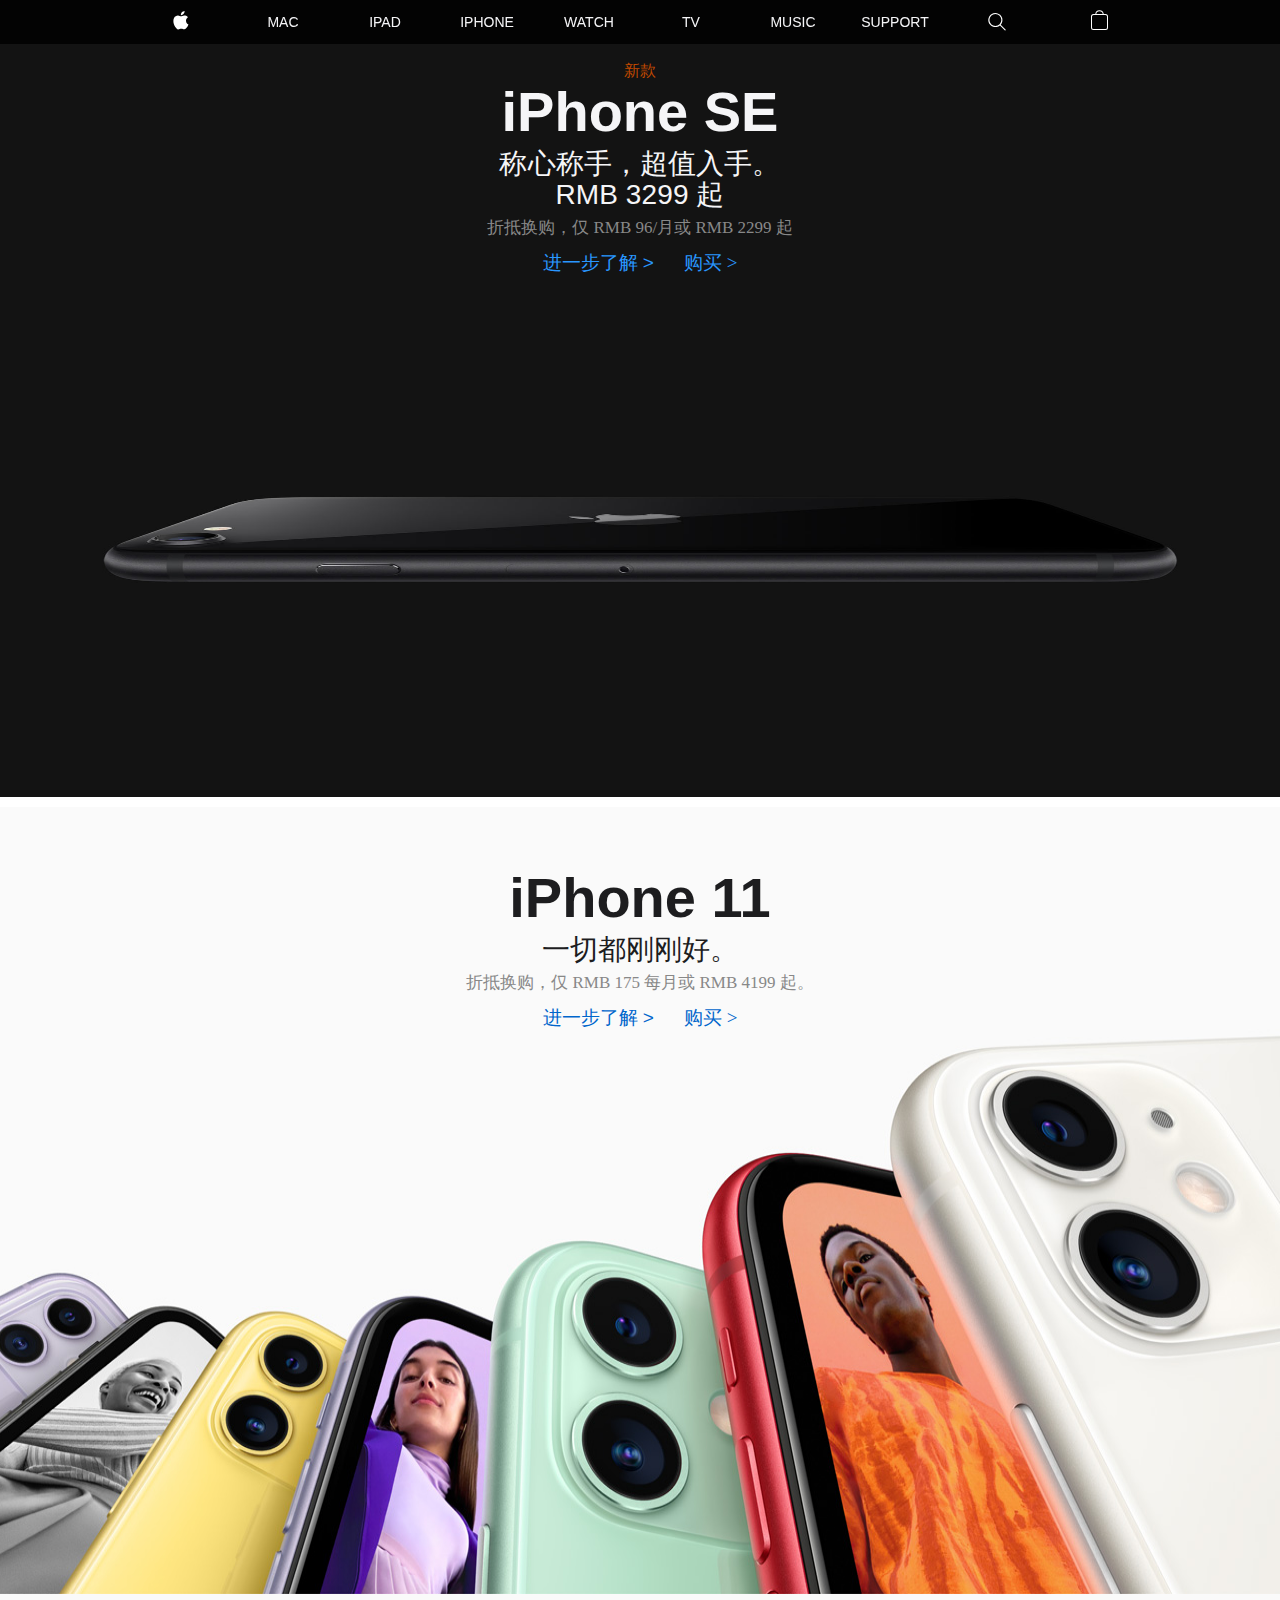
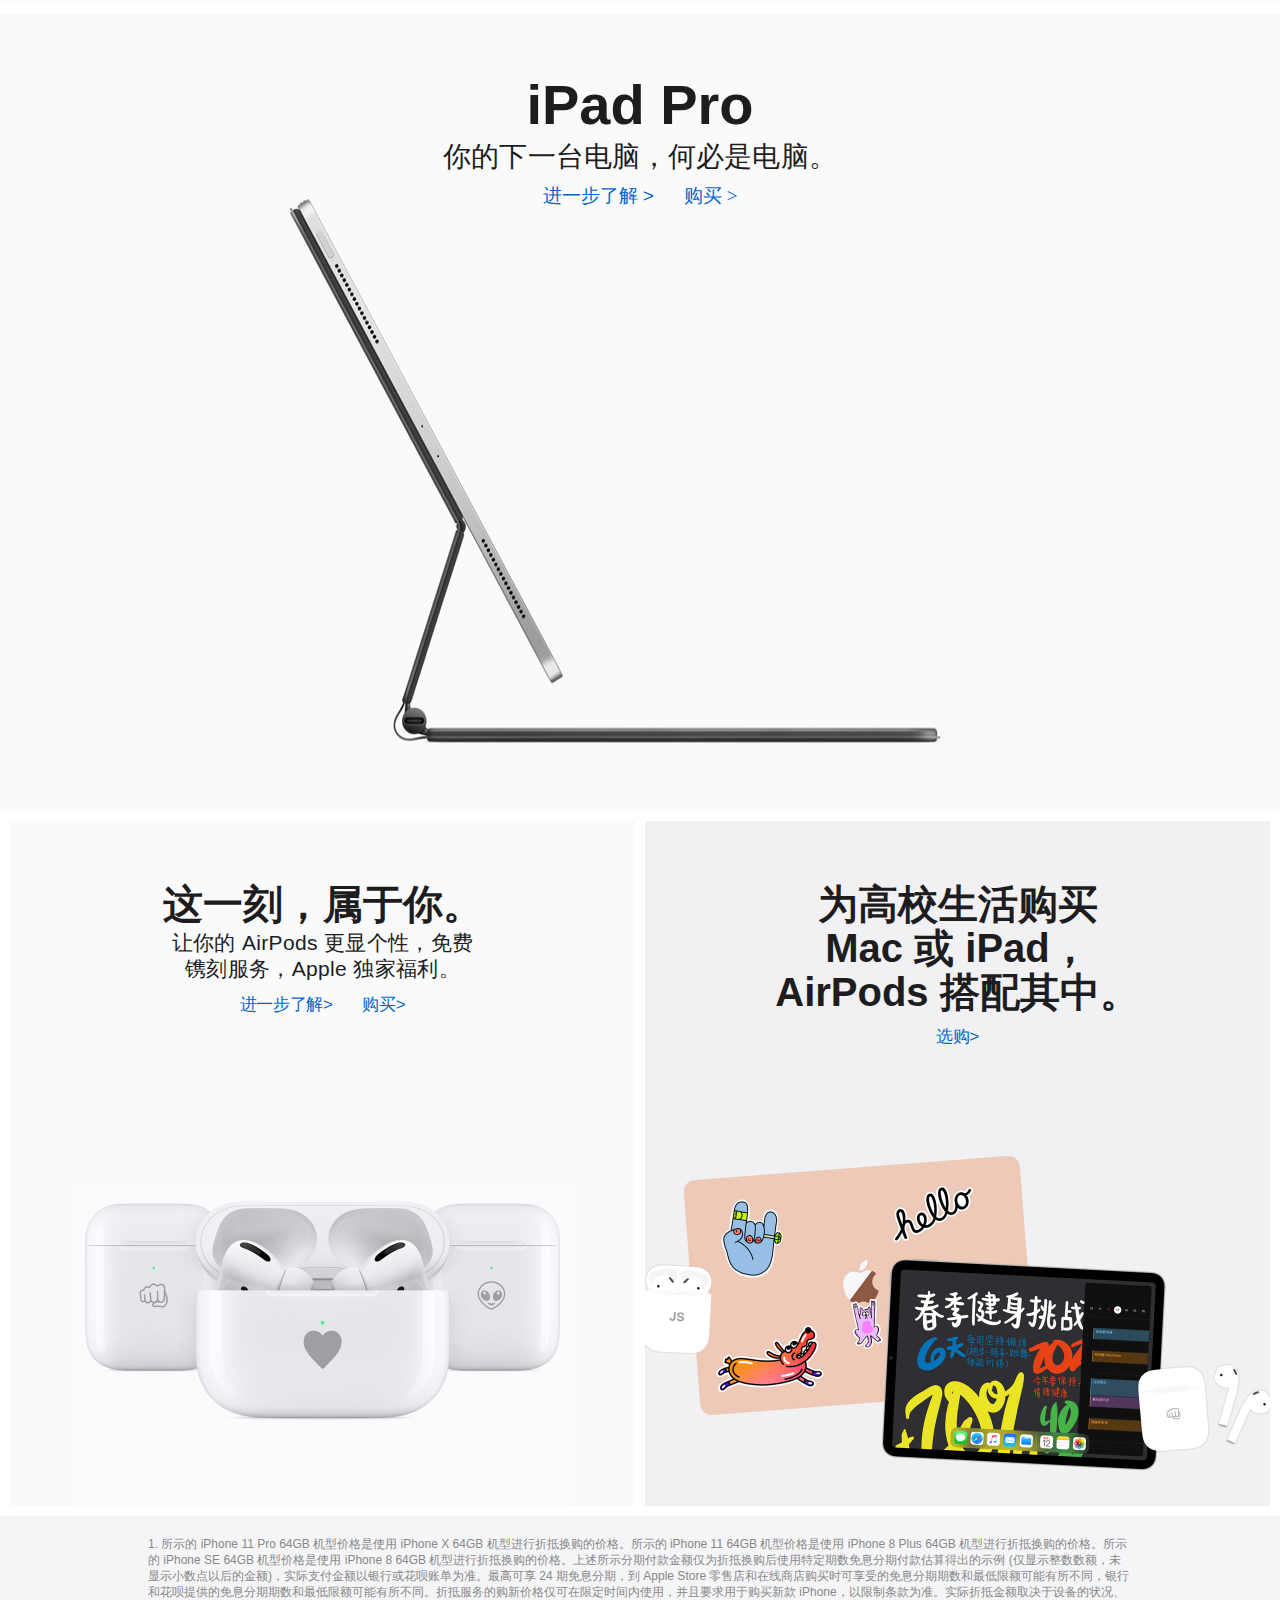
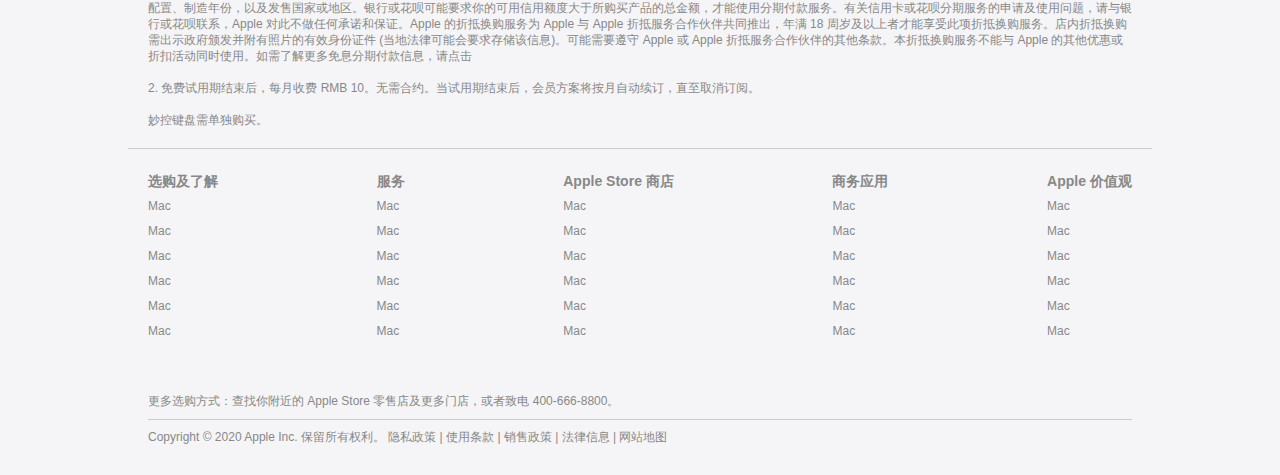
==== index.html @ a5c7e574 "Add files via upload" ====
<!DOCTYPE html>
<html>
	<head>
		<meta charset="utf-8">
		<title></title>
		<meta name="viewport" content="width=device-width,initial-scale=1,minimum-scale=1,maximum-scale=1,user-scalable=no" />
		<link rel="stylesheet" type="text/css" href="css/style.css"/>
		<link rel="stylesheet" type="text/css" href="css/banner.css"/>
		<link rel="stylesheet" href="css/hbanner.css">
		<link rel="stylesheet" href="css/footer.css">
	</head>
	<body>
		<!-- 
		 0.分析页面的结构
		 1.写网页的结构布局
		 2.再写css样式
		 
		 注意：分析页面是否包含移动端，需要加上viewport
		 -->
		 <div class="nav">
		 	<a href="" class="logo"></a>
		 	<a href="" class="text">MAC</a>
		 	<a href="" class="text">IPAD</a>
		 	<a href="" class="text">IPHONE</a>
		 	<a href="" class="text">WATCH</a>
		 	<a href="" class="text">TV</a>
		 	<a href="" class="text">MUSIC</a>
		 	<a href="" class="text">SUPPORT</a>
		 	<a href="" class="search"></a>
		 	<a href="" class="buy"></a>
			
			<input type="checkbox" name="choose" id="choose" value="" hidden="hidden">
			
			<label for="choose" class="toggleButton">
				<span class="line"></span>
				<span class="line"></span>
			</label>
			
			<!-- div.navpage>.navMain>.searchInput+.navList>(a.navText)*7	 -->
			<div class="navpage">
				<div class="navMain">
					<div class="searchInput">
						<div class="icon"></div>
						<input type="text" placeholder="search apple.com">
					</div>
					<hr >
					<div class="navList">
						<a href="" class="navText">MAC</a>
						<a href="" class="navText">IPAD</a>
						<a href="" class="navText">IPHONE</a>
						<a href="" class="navText">WATCH</a>
						<a href="" class="navText">TV</a>
						<a href="" class="navText">MUSIC</a>
						<a href="" class="navText">SUPPORT</a>
					</div>
				</div>
			</div>			
		 </div>
		 
		 <div class="banner">
			 
		 	<span class="new">新款</span>
		 	<h1>iPhone SE</h1>
		 	<h2>称心称手，超值入手。<br>RMB 3299 起</h2>
			<p>折抵换购，仅 RMB 96/月或 RMB 2299 起</p>
			
		 	<div class="link">
		 		<a href="">进一步了解 <span>></span></a>
		 		<a href="">购买 <span>></span></a>
		 	</div>
			
			<div class="backImgWrap">
				<!-- <figure class="backImg"></figure> -->
			</div>
			
		 </div>
		 
		 <div class="banner">
		 			 
		 	<h1>iPhone 11</h1>
		 	<h2>一切都刚刚好。</h2>
		 	<p>折抵换购，仅 RMB 175 每月或 RMB 4199 起。</p>
		 			
		 	<div class="link">
		 		<a href="">进一步了解 <span>></span></a>
		 		<a href="">购买 <span>></span></a>
		 	</div>
				
			<div class="backImgWrap">
				<!-- <figure class="backImg"></figure> -->
			</div>
				
		 </div>
		 
		 <div class="banner">
		 			 
		 	<h1>iPad Pro</h1>
		 	<h2>你的下一台电脑，何必是电脑。</h2>
		 			
		 	<div class="link">
		 		<a href="">进一步了解 <span>></span></a>
		 		<a href="">购买 <span>></span></a>
		 	</div>
		 				
			<div class="backImgWrap">
				<!-- <figure class="backImg"></figure> -->
			</div>
		 				
		 </div>
		 
		 
		 
		 <div class="hbanner">
			 <div class="banner">
				 <h4>这一刻，属于你。</h4>
				 <h5>让你的 AirPods 更显个性，免费<br>镌刻服务，Apple 独家福利。</h5>
				 <div class="link">
					<a href="">进一步了解<span>></span></a>
					<a href="">购买<span>></span></a>			 
				 </div>
				 
				 <div class="hBackImgWrap">
				 	
				 </div>
			 </div>
			 
			 <div class="banner">
				<h4>为高校生活购买 <br>Mac 或 iPad，<br>AirPods 搭配其中。</h4>
				<div class="link">
					<a href="">选购<span>></span></a>			 
				</div>
				
				<div class="hBackImgWrap">
					
				</div>
			 </div>
		 </div>
		 
		 <div class="foot">
		 	<div class="fcontent">
				<selecter class="footnote">
					<ul>
						<li>1. 所示的 iPhone 11 Pro 64GB 机型价格是使用 iPhone X 64GB 机型进行折抵换购的价格。所示的 iPhone 11 64GB 机型价格是使用 iPhone 8 Plus 64GB 机型进行折抵换购的价格。所示的 iPhone SE 64GB 机型价格是使用 iPhone 8 64GB 机型进行折抵换购的价格。上述所示分期付款金额仅为折抵换购后使用特定期数免息分期付款估算得出的示例 (仅显示整数数额，未显示小数点以后的金额)，实际支付金额以银行或花呗账单为准。最高可享 24 期免息分期，到 Apple Store 零售店和在线商店购买时可享受的免息分期期数和最低限额可能有所不同，银行和花呗提供的免息分期期数和最低限额可能有所不同。折抵服务的购新价格仅可在限定时间内使用，并且要求用于购买新款 iPhone，以限制条款为准。实际折抵金额取决于设备的状况、配置、制造年份，以及发售国家或地区。银行或花呗可能要求你的可用信用额度大于所购买产品的总金额，才能使用分期付款服务。有关信用卡或花呗分期服务的申请及使用问题，请与银行或花呗联系，Apple 对此不做任何承诺和保证。Apple 的折抵换购服务为 Apple 与 Apple 折抵服务合作伙伴共同推出，年满 18 周岁及以上者才能享受此项折抵换购服务。店内折抵换购需出示政府颁发并附有照片的有效身份证件 (当地法律可能会要求存储该信息)。可能需要遵守 Apple 或 Apple 折抵服务合作伙伴的其他条款。本折抵换购服务不能与 Apple 的其他优惠或折扣活动同时使用。如需了解更多免息分期付款信息，请点击</li>
						<br>
						<li>2. 免费试用期结束后，每月收费 RMB 10。无需合约。当试用期结束后，会员方案将按月自动续订，直至取消订阅。</li>
						<br>
						<li>妙控键盘需单独购买。</li>
					</ul>
				</selecter>
				
				<nav class="directory">
					<div class="column">
						<input type="checkbox" name="column1" id="column1" value="" hidden="hidden"/>
						<label for="column1">
							<h3>选购及了解</h3>
						</label>
						<ul>
							<li>Mac</li>
							<li>Mac</li>
							<li>Mac</li>
							<li>Mac</li>
							<li>Mac</li>
							<li>Mac</li>
						</ul>
					</div>
					<div class="column">
						<input type="checkbox" name="column1" id="column2" value="" hidden="hidden"/>
						
						<label for="column2">
							<h3>服务</h3>
						</label>
						<ul>
							<li>Mac</li>
							<li>Mac</li>
							<li>Mac</li>
							<li>Mac</li>
							<li>Mac</li>
							<li>Mac</li>
						</ul>
					</div>
					<div class="column">
						<input type="checkbox" name="column1" id="column3" value="" hidden="hidden"/>
						
						<label for="column3">
							<h3>Apple Store 商店</h3>
						</label>
						<ul>
							<li>Mac</li>
							<li>Mac</li>
							<li>Mac</li>
							<li>Mac</li>
							<li>Mac</li>
							<li>Mac</li>
						</ul>
					</div>
					<div class="column">
						<input type="checkbox" name="column1" id="column4" value="" hidden="hidden"/>
						
						<label for="column4">
							<h3>商务应用</h3>
						</label>
						<ul>
							<li>Mac</li>
							<li>Mac</li>
							<li>Mac</li>
							<li>Mac</li>
							<li>Mac</li>
							<li>Mac</li>
						</ul>
					</div>
					<div class="column">
						<input type="checkbox" name="column1" id="column5" value="" hidden="hidden"/>
						
						<label for="column5">
							<h3>Apple 价值观</h3>
						</label>
						<ul>
							<li>Mac</li>
							<li>Mac</li>
							<li>Mac</li>
							<li>Mac</li>
							<li>Mac</li>
							<li>Mac</li>
						</ul>
					</div>
				</nav>
				
				<selecter class="footer">
					<div class="info">更多选购方式：查找你附近的 Apple Store 零售店及更多门店，或者致电 400-666-8800。</div>
					<div class="copy">
						<div>
							Copyright © 2020 Apple Inc. 保留所有权利。
							<a href="">隐私政策 |</a>
							<a href="">使用条款 |</a>
							<a href="">销售政策 |</a>
							<a href="">法律信息 |</a>
							<a href="">网站地图 </a>
						</div>
					</div>
				</selecter>
			</div>
		 </div>
	</body>
</html>
---- css/style.css ----
/* 
 初始化的样式 
 */
*{
	padding: 0;
	margin: 0;
}
.nav{
	/* 默认 */
	width: 100%;
	height: 44px;
	background-color: rgba(0,0,0,0.8);
	/* 
	 r->red
	 g->green
	 b->blue
	 a->opacity
	 */
	display: flex;
	justify-content: center;
	align-items: center;
	position: fixed;
	z-index: 999;
	left: 0;
	top: 0;
}
.nav a{
	color: #fff;
	/* 设置下划线  默认underline*/
	text-decoration: none;
	width: 102px;
	text-align: center;
	font-family: "SF Pro SC","HanHei SC","SF Pro Text","Myriad Set Pro","SF Pro Icons","PingFang SC","Helvetica Neue","Helvetica","Arial",sans-serif;
	font-size: 14px;
	line-height: 3.14286;
	font-weight: 400;
	color: #f5f5f7;
}

.nav .logo{
	height: 44px;
	background-image: url(../img/logo.svg);
	background-repeat: no-repeat;
	/* 设置背景图片的位置 */
	background-position: center;
}

.nav .search{
	height: 44px;
	background-size: 18px 88px;
	background-image: url(../img/search.svg);
	background-repeat: no-repeat;
	/* 设置背景图片的位置 */
	background-position: center 0;
}

.nav .buy{
	height: 44px;
	background-image: url(../img/buy.svg);
	background-repeat: no-repeat;
	/* 设置背景图片的位置 */
	background-position: center;
}

.toggleButton{
	height: 44px;
	width: 44px;
	display: none;
	flex-direction: column;
	justify-content: center;
	align-items: center;
	position: relative;
}

.toggleButton .line{
	height: 1px;
	width: 18px;
	background-color: #fff;
	display: none;
	transition: all 0.5s;
	
	
}
.toggleButton .line:nth-child(1){
	position: absolute;
	left: calc(50% - 9px);
	top: 14px;
	/* 设置旋转中心点 */
	transform-origin: left;
}

.toggleButton .line:nth-child(2){
	position: absolute;
	left: calc(50% - 9px);
	top: 26px;
	/* 设置旋转中心点 */
	transform-origin: left;
}

.navpage{
	display: flex;
	height: 0vh;
	width: 100vw;
	transition: all .8s; 
	overflow: hidden;
	position: fixed;
	left: 0;
	top: 0;
	background-color: rgba(0,0,0,0.8);
	z-index: 998;
}

/* 设定屏幕小于768像素时的像素样式 */
@media only screen and (max-width:768px) {
	.toggleButton{
		display: flex;
		z-index: 999;
		position: relative;
	}
	.nav .logo{
		z-index: 999;
		position: relative;
	}
	.toggleButton .line{
		display: block;
	}
	.nav .text,.nav .search{
		display: none;
	}
	.nav{
		justify-content: space-between;
	}
	.nav a{
		width: 50px;
	}
	.nav .toggleButton{
		order: 1;
	}
	.nav .logo{
		order: 2;
		
	}
	.nav .buy{
		order: 3;
	}
	
	#choose:checked~.toggleButton .line:nth-child(1){
		transform: rotate(45deg);
	}
	
	#choose:checked~.toggleButton .line:nth-child(2){
		transform: rotate(-45deg);
	}
	
	/* 设定复选框为选中状态时，导航页面显示 */
	#choose:checked~.navpage{
		display: flex;
		/* 
		 vw:viewport width:100vw
		 vh:viewport height:100vh
		 */
		width: 100vw;
		height: 100vh;
		position: fixed;
		left: 0;
		top: 0;
		background-color: #000;
		flex-direction: column;
		padding-top: 50px;
		z-index: 998;
		
	}
	
	.searchInput{
		margin: 0 28px 28px;
		display: flex;
		justify-content: flex-start;
		align-items: center;
		height: 36px;
		border-radius: 4px;
		color: #ccc;
		background-color: rgba(45,45,45,0.98);
	}
	.navpage .navMain{
		width: 100%;
	}
	.searchInput .icon{
		width: 32px;
		height: 36px;
		/*
		 注意：当设定背景图片，要考虑图片url，重复，位置，尺寸
		 */
		background-image: url(../img/search.svg);
		background-size: 18px 78px;
		background-repeat: no-repeat;
		background-position: center 0;
	}
	.searchInput input{
		flex: 1;
		margin: 0 auto;
		height: 100%;
		background: transparent;
		border: none;
		outline: none;
		color: #FFFFFF;
	}
	
	hr{
		border-color: #333;
	}
	
	.navList{
		margin: 0 28px;
		display: flex;
		flex-direction: column;
		justify-content: flex-start;
	}
	
	.navList a{
		width: 100%;
		height: 44px;
		color: #FFFFFF;
		text-align: left;
		border-bottom: 1px solid #333;
		line-height: 44px;
	}
	
	.navList a:last-child{
		border: none;
	}
	
}
---- css/banner.css ----
.banner{
	width: 100%;
	height: 736px;
	background-color: #131313;
	text-align: center;
	padding-top: 61px;
	position: relative;
}

.banner:nth-child(3){
	background-color: #fafafa;
	margin-top: 10px;
}
.banner:nth-child(4){
	background-color: transparent;
	margin-top: 10px;
}

.banner .backImgWrap{
	width: 100%;
	height: 100%;
	background-size: 1156px 470px;
	background-image: url(../img/banner1.jpg);
	background-position: center top; 
	background-repeat: no-repeat;
}

.banner:nth-child(3) .backImgWrap{
	width: 100%;
	height: 100%;
	background-size: 2618px 565px;
	background-image: url(../img/banner3.jpg);
	background-position: center top; 
	background-repeat: no-repeat;
}

.banner:nth-child(4) .backImgWrap{
	width: 100%;
	height: 100%;
	background-size: 3010px 797px;
	background-image: url(../img/banner4.jpg);
	background-position: center top; 
	background-repeat: no-repeat;
	position: absolute;
	left: 0;
	top: 0;
	z-index: -1;
}

@media only screen and (max-width: 1068px){
	.banner{
		height: 694px;
	}
	.banner .backImgWrap{
		width: 100%;
		height: 100%;
		background-size: 796px 455px;
		background-repeat: no-repeat;
		background-image: url(../img/banner1.jpg);
		background-position: center top; 
		background-repeat: no-repeat;
	}
	.banner:nth-child(3) .backImgWrap{
		width: 100%;
		height: 100%;
		background-size: 1555px 400px;
		background-image: url(../img/banner3.jpg);
		background-position: center top; 
		background-repeat: no-repeat;
	}
	.banner:nth-child(4),.banner:nth-child(3){
		height: 575px;
	}
	.banner:nth-child(4) .backImgWrap{
		width: 100%;
		height: 100%;
		background-size: 2506px 632px;
	}
}

/* 设定屏幕小于768像素时的像素样式 */
@media only screen and (max-width: 768px) {
	.banner{
		height: 555px;
	}
	/* banner */
	.banner .backImgWrap{
		width: 100%;
		height: 100%;
		background-size: 346px 326px;
		background-repeat: no-repeat;
		background-image: url(../img/banner2.jpg);
		background-position: center top; 
		background-repeat: no-repeat;
		/* padding-top: 61px; */
	}
	.banner:nth-child(3) {
		height: 450px;
	}
	.banner:nth-child(3) .backImgWrap{
		width: 100%;
		height: 100%;
		background-size: 1206px 280px;
		background-image: url(../img/banner3.jpg);
		background-position: center top; 
		background-repeat: no-repeat;
	}
	.banner:nth-child(4){
		background-color: #fafafa;
		height: 450px;
	}
	.banner:nth-child(4) .link,h1,h2{
		position: relative;
		z-index: 2;
	}
	.banner:nth-child(4) .backImgWrap{
		width: 100%;
		height: 100%;
		background-size: 1500px 400px;
		background-image: url(../img/banner4.jpg);
		background-position: center bottom; 
		background-repeat: no-repeat;
		z-index: 1;
	}
}

.banner .new{
	box-sizing: border-box;
	white-space: nowrap;
	display: block;
	color: #bf4800;
}

.banner h1{
	color: #f5f5f7;	
	font-size: 56px;
	line-height: 1.07143;
	font-weight: 600;
	font-family: "SF Pro SC","SF Pro Display","SF Pro Icons","PingFang SC","Helvetica Neue","Helvetica","Arial",sans-serif;
	letter-spacing: - .005em;
}
.banner:nth-child(3) h1,.banner:nth-child(4) h1{
	color: #1d1d1f;	
}
.banner h2{
	color: #f5f5f7;	
	font-size: 28px;
	line-height: 1.10722;
	font-weight: 400;
	letter-spacing: .004em;
	font-family: "SF Pro Display","SF Pro Icons","Helvetica Neue","Helvetica","Arial",sans-serif;
	margin-top: 6px;
}
.banner:nth-child(3) h2,.banner:nth-child(4) h2{
	color: #1d1d1f;	
}

.banner p{
	margin-top: 6px;
	color: #888;
	font-size: 17px;
}

.banner .link{
	margin-top: .74em;
}

.banner .link a{
	font-size: 19px;
	line-height: 1.21053;
	font-weight: 400;
	color: #2997ff;
	text-decoration: none;
	font-family: "SF Pro SC","SF Pro Display","SF Pro Icons","PingFang SC","Helvetica Neue","Helvetica","Arial",sans-serif;
}

.banner:nth-child(3) .link a,.banner:nth-child(4) .link a{
	color: #06c;
}

.banner .link a:hover{
	text-decoration: underline;
}

.banner .link a:nth-child(2){
	margin-left: 26px;
	font-family: "SF Pro Icons";
}
---- css/hbanner.css ----
.hbanner{
	display: flex;
	text-align: center;
	color: #1d1d1f;
}

.hbanner .banner{
	flex: 1;
	background-color:#fafafa;
	height: 624px;
	position: relative;
}

.hbanner .banner:nth-child(2){
	background-color: #f1f1f3;
}

.hbanner .banner h4{
	font-size: 40px;
	line-height: 1.1;
	font-weight: 600;
	letter-spacing: 0em;
    font-family: "SF Pro SC","SF Pro Display","SF Pro Icons","PingFang SC","Helvetica Neue","Helvetica","Arial",sans-serif;
}

.hbanner .banner h5{
	font-size: 21px;
	line-height: 1.2381;
	font-weight: 400;
	letter-spacing: .016em;
	font-family: "SF Pro SC","SF Pro Display","SF Pro Icons","PingFang SC","Helvetica Neue","Helvetica","Arial",sans-serif;
	margin-top: 4px;
}

.hbanner .banner .link a{
	font-size: 17px;
	line-height: 1.23536;
	font-weight: 400;
	letter-spacing: -.022em;
	font-family: "SF Pro Text","SF Pro Icons","Helvetica Neue","Helvetica","Arial",sans-serif;
	margin-top: .7em;
	color: #06c;
}

.hbanner .banner:nth-child(1){
	margin: 10px 5px 10px 10px;
}

.hbanner .banner:nth-child(2){
	margin: 10px 10px 10px 5px;

}

.hbanner .banner:nth-child(1) .hBackImgWrap{
	width: 100%;
	height: 100%;
	background-image: url(../img/hbanner1.jpg);
	background-size: 503px 323px;
	background-repeat: no-repeat;
	background-position: center bottom; 
	position: absolute;
	left: 0;
	top: 0;
}

.hbanner .banner:nth-child(2) .hBackImgWrap{
	width: 100%;
	height: 100%;
	background-size: 706px 385px;
	background-image: url(../img/hbanner2.jpg);
	background-repeat: no-repeat;
	background-position: center bottom;
	position: absolute;
	left: 0;
	top: 0;
}


@media only screen and (max-width: 1068px){	
	.hbanner .banner{
		flex: 1;
		background-color:#fafafa;
		height: 400px;
		position: relative;
	}
	
	.hbanner .banner:nth-child(1) .hBackImgWrap{
		width: 100%;
		height: 100%;
		background-image: url(../img/hbanner1.jpg);
		background-size: 342px 252px;
		background-repeat: no-repeat;
		background-position: center bottom; 
		position: absolute;
		left: 0;
		top: 0;
	}
	.hbanner .banner:nth-child(2) ,link{
		position: relative;
		z-index: 2;
	}
	.hbanner .banner:nth-child(2) .hBackImgWrap{
		z-index: -1;
		width: 100%;
		height: 100%;
		background-size: 370px 250px;
		background-image: url(../img/hbanner2.jpg);
		background-repeat: no-repeat;
		background-position: center bottom;
		position: absolute;
		left: 0;
		top: 0;
	}
}

/* 设定屏幕小于768像素时的像素样式 */
@media only screen and (max-width: 768px) {
	.hbanner{
		flex-direction: column;
		height: 1145px;
	}
	.hbanner .banner{
		flex: 1;
		background-color:#fafafa;
		position: relative;
	}
	
	.hbanner .banner:nth-child(1){
		margin: 10px 10px 5px 10px;
	}
	
	.hbanner .banner:nth-child(2){
		margin: 5px 10px 10px 10px;
	
	}
	
	.hbanner .banner:nth-child(1) .hBackImgWrap{
		width: 100%;
		height: 100%;
		background-image: url(../img/hbanner1.jpg);
		background-size: 342px 252px;
		background-repeat: no-repeat;
		background-position: center bottom; 
		position: absolute;
		left: 0;
		top: 0;
	}
	.hbanner .banner:nth-child(2) ,link{
		position: relative;
		z-index: 2;
	}
	.hbanner .banner:nth-child(2) .hBackImgWrap{
		z-index: -1;
		width: 100%;
		height: 100%;
		background-size: 370px 250px;
		background-image: url(../img/hbanner2.jpg);
		background-repeat: no-repeat;
		background-position: center bottom;
		position: absolute;
		left: 0;
		top: 0;
	}
}
---- css/footer.css ----
.foot{
	background-color: #f5f5f7;
	font-family: "SF Pro SC","HanHei SC","SF Pro Text","Myriad Set Pro","SF Pro Icons","Apple Legacy Chevron","PingFang SC","Helvetica Neue","Helvetica","Arial",sans-serif;
	font-size: 12px;
	line-height: 1.33337;
	font-weight: 400;
	color: #888;
	width: 100%;
	height: 1
}
.foot li{
	list-style:none
}
.fcontent{
	margin: 0 auto;
	width: 80%;
	display: flex;
	flex-direction: column;
}

.footnote{
	padding: 20px;
	flex: 2;
	justify-content: center;
	align-items: flex-end;
	border-bottom: #ccc 1px solid;
}

.directory{
	padding: 20px;
	display: flex;
	justify-content: space-between;
	flex: 3;
	
}

.directory li,h3{
	height: 25px;
	line-height: 25px;
}

.footer{
	padding: 20px;
	flex: 1;
}

.footer .info{
	padding:5px 0;
	border-bottom: #ccc 1px solid;
	height: 25px;
	line-height: 25px;
}

.footer .copy{
	padding:5px 0;
	height: 25px;
	line-height: 25px;
}

.footer a{
	text-decoration: none;
	color: #888;
}

@media only screen and (max-width: 1068px){
	.directory{
		display: flex;
		flex-direction: column;
		padding: 10px 0;
		
	}
	.directory .column{
		display: flex;
		flex-direction: column;
		justify-content: space-between;
		border-bottom: #ccc 1px solid;
		padding: 5px;
	}
	.directory .column label{
		display: flex;
		width: 100%;
		justify-content: space-between;
	}
	
	.directory .column label::after{
		content: '+';
		float: right;
		font-size: 14px;
		font-weight: normal;
		margin-top: -2px;
		margin-right: 8px;
		transition: all 0.6s;
		height: 25px;
		line-height: 25px;
		
	}
	
	.directory ul{
		display: none;
	}
	
	#column1:checked~ul{
		display: block;
	}
	#column1:checked+label::after{
		transform: rotate(45deg)
	}
	
	#column2:checked~ul{
		display: block;
	}
	#column2:checked~label::after{
		transform: rotate(45deg)
	}
	
	#column3:checked~ul{
		display: block;
	}
	#column3:checked~label::after{
		transform: rotate(45deg)	
	}
	
	#column4:checked~ul{
		display: block;
	}
	#column4:checked~label::after{
		transform: rotate(45deg)
	}
	
	#column5:checked~ul{
		display: block;
	}
	#column5:checked~label::after{
		transform: rotate(45deg)
	}
	
}
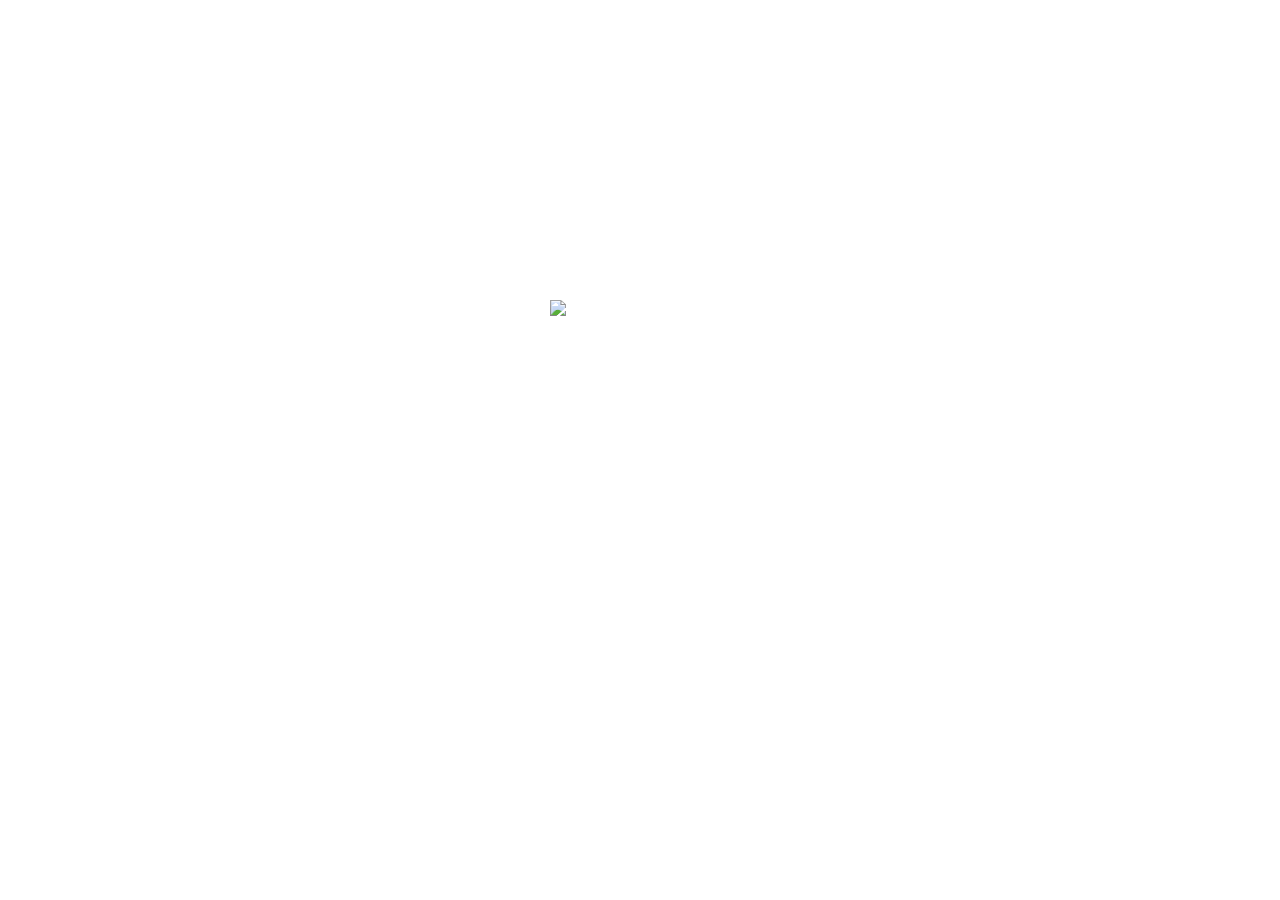
==== commit d55f7adf: "Update index.html" ====
--- a/index.html
+++ b/index.html
@@ -2,243 +2,40 @@
 <html>
 	<head>
 		<meta charset="utf-8">
+		<!-- <meta name="viewport" content="width=device-width,initial-scale=1,minimum-scale=1,maximum-scale=1,user-scalable=no" /> -->
 		<title></title>
-		<meta name="viewport" content="width=device-width,initial-scale=1,minimum-scale=1,maximum-scale=1,user-scalable=no" />
-		<link rel="stylesheet" type="text/css" href="css/style.css"/>
-		<link rel="stylesheet" type="text/css" href="css/banner.css"/>
-		<link rel="stylesheet" href="css/hbanner.css">
-		<link rel="stylesheet" href="css/footer.css">
+		<style type="text/css">
+			*{
+				margin: 0;
+				padding: 0;
+			}
+			
+			
+			.container{
+				/* border: 1px solid red; */
+				width:180px;
+				height: 300px;
+				margin: calc(50vh - 150px) auto;
+				background-image: url(img/bizhi.png);
+				background-repeat: repeat-x;
+				background-position: 0 10px;
+				animation: backMove 5s linear infinite ;
+			}
+			
+			@keyframes backMove{
+				from{
+					background-position: 0 10px;
+				}
+				to{
+					background-position: -537px 10px;
+				}
+			}
+			
+		</style>
 	</head>
 	<body>
-		<!-- 
-		 0.分析页面的结构
-		 1.写网页的结构布局
-		 2.再写css样式
-		 
-		 注意：分析页面是否包含移动端，需要加上viewport
-		 -->
-		 <div class="nav">
-		 	<a href="" class="logo"></a>
-		 	<a href="" class="text">MAC</a>
-		 	<a href="" class="text">IPAD</a>
-		 	<a href="" class="text">IPHONE</a>
-		 	<a href="" class="text">WATCH</a>
-		 	<a href="" class="text">TV</a>
-		 	<a href="" class="text">MUSIC</a>
-		 	<a href="" class="text">SUPPORT</a>
-		 	<a href="" class="search"></a>
-		 	<a href="" class="buy"></a>
-			
-			<input type="checkbox" name="choose" id="choose" value="" hidden="hidden">
-			
-			<label for="choose" class="toggleButton">
-				<span class="line"></span>
-				<span class="line"></span>
-			</label>
-			
-			<!-- div.navpage>.navMain>.searchInput+.navList>(a.navText)*7	 -->
-			<div class="navpage">
-				<div class="navMain">
-					<div class="searchInput">
-						<div class="icon"></div>
-						<input type="text" placeholder="search apple.com">
-					</div>
-					<hr >
-					<div class="navList">
-						<a href="" class="navText">MAC</a>
-						<a href="" class="navText">IPAD</a>
-						<a href="" class="navText">IPHONE</a>
-						<a href="" class="navText">WATCH</a>
-						<a href="" class="navText">TV</a>
-						<a href="" class="navText">MUSIC</a>
-						<a href="" class="navText">SUPPORT</a>
-					</div>
-				</div>
-			</div>			
-		 </div>
-		 
-		 <div class="banner">
-			 
-		 	<span class="new">新款</span>
-		 	<h1>iPhone SE</h1>
-		 	<h2>称心称手，超值入手。<br>RMB 3299 起</h2>
-			<p>折抵换购，仅 RMB 96/月或 RMB 2299 起</p>
-			
-		 	<div class="link">
-		 		<a href="">进一步了解 <span>></span></a>
-		 		<a href="">购买 <span>></span></a>
-		 	</div>
-			
-			<div class="backImgWrap">
-				<!-- <figure class="backImg"></figure> -->
-			</div>
-			
-		 </div>
-		 
-		 <div class="banner">
-		 			 
-		 	<h1>iPhone 11</h1>
-		 	<h2>一切都刚刚好。</h2>
-		 	<p>折抵换购，仅 RMB 175 每月或 RMB 4199 起。</p>
-		 			
-		 	<div class="link">
-		 		<a href="">进一步了解 <span>></span></a>
-		 		<a href="">购买 <span>></span></a>
-		 	</div>
-				
-			<div class="backImgWrap">
-				<!-- <figure class="backImg"></figure> -->
-			</div>
-				
-		 </div>
-		 
-		 <div class="banner">
-		 			 
-		 	<h1>iPad Pro</h1>
-		 	<h2>你的下一台电脑，何必是电脑。</h2>
-		 			
-		 	<div class="link">
-		 		<a href="">进一步了解 <span>></span></a>
-		 		<a href="">购买 <span>></span></a>
-		 	</div>
-		 				
-			<div class="backImgWrap">
-				<!-- <figure class="backImg"></figure> -->
-			</div>
-		 				
-		 </div>
-		 
-		 
-		 
-		 <div class="hbanner">
-			 <div class="banner">
-				 <h4>这一刻，属于你。</h4>
-				 <h5>让你的 AirPods 更显个性，免费<br>镌刻服务，Apple 独家福利。</h5>
-				 <div class="link">
-					<a href="">进一步了解<span>></span></a>
-					<a href="">购买<span>></span></a>			 
-				 </div>
-				 
-				 <div class="hBackImgWrap">
-				 	
-				 </div>
-			 </div>
-			 
-			 <div class="banner">
-				<h4>为高校生活购买 <br>Mac 或 iPad，<br>AirPods 搭配其中。</h4>
-				<div class="link">
-					<a href="">选购<span>></span></a>			 
-				</div>
-				
-				<div class="hBackImgWrap">
-					
-				</div>
-			 </div>
-		 </div>
-		 
-		 <div class="foot">
-		 	<div class="fcontent">
-				<selecter class="footnote">
-					<ul>
-						<li>1. 所示的 iPhone 11 Pro 64GB 机型价格是使用 iPhone X 64GB 机型进行折抵换购的价格。所示的 iPhone 11 64GB 机型价格是使用 iPhone 8 Plus 64GB 机型进行折抵换购的价格。所示的 iPhone SE 64GB 机型价格是使用 iPhone 8 64GB 机型进行折抵换购的价格。上述所示分期付款金额仅为折抵换购后使用特定期数免息分期付款估算得出的示例 (仅显示整数数额，未显示小数点以后的金额)，实际支付金额以银行或花呗账单为准。最高可享 24 期免息分期，到 Apple Store 零售店和在线商店购买时可享受的免息分期期数和最低限额可能有所不同，银行和花呗提供的免息分期期数和最低限额可能有所不同。折抵服务的购新价格仅可在限定时间内使用，并且要求用于购买新款 iPhone，以限制条款为准。实际折抵金额取决于设备的状况、配置、制造年份，以及发售国家或地区。银行或花呗可能要求你的可用信用额度大于所购买产品的总金额，才能使用分期付款服务。有关信用卡或花呗分期服务的申请及使用问题，请与银行或花呗联系，Apple 对此不做任何承诺和保证。Apple 的折抵换购服务为 Apple 与 Apple 折抵服务合作伙伴共同推出，年满 18 周岁及以上者才能享受此项折抵换购服务。店内折抵换购需出示政府颁发并附有照片的有效身份证件 (当地法律可能会要求存储该信息)。可能需要遵守 Apple 或 Apple 折抵服务合作伙伴的其他条款。本折抵换购服务不能与 Apple 的其他优惠或折扣活动同时使用。如需了解更多免息分期付款信息，请点击</li>
-						<br>
-						<li>2. 免费试用期结束后，每月收费 RMB 10。无需合约。当试用期结束后，会员方案将按月自动续订，直至取消订阅。</li>
-						<br>
-						<li>妙控键盘需单独购买。</li>
-					</ul>
-				</selecter>
-				
-				<nav class="directory">
-					<div class="column">
-						<input type="checkbox" name="column1" id="column1" value="" hidden="hidden"/>
-						<label for="column1">
-							<h3>选购及了解</h3>
-						</label>
-						<ul>
-							<li>Mac</li>
-							<li>Mac</li>
-							<li>Mac</li>
-							<li>Mac</li>
-							<li>Mac</li>
-							<li>Mac</li>
-						</ul>
-					</div>
-					<div class="column">
-						<input type="checkbox" name="column1" id="column2" value="" hidden="hidden"/>
-						
-						<label for="column2">
-							<h3>服务</h3>
-						</label>
-						<ul>
-							<li>Mac</li>
-							<li>Mac</li>
-							<li>Mac</li>
-							<li>Mac</li>
-							<li>Mac</li>
-							<li>Mac</li>
-						</ul>
-					</div>
-					<div class="column">
-						<input type="checkbox" name="column1" id="column3" value="" hidden="hidden"/>
-						
-						<label for="column3">
-							<h3>Apple Store 商店</h3>
-						</label>
-						<ul>
-							<li>Mac</li>
-							<li>Mac</li>
-							<li>Mac</li>
-							<li>Mac</li>
-							<li>Mac</li>
-							<li>Mac</li>
-						</ul>
-					</div>
-					<div class="column">
-						<input type="checkbox" name="column1" id="column4" value="" hidden="hidden"/>
-						
-						<label for="column4">
-							<h3>商务应用</h3>
-						</label>
-						<ul>
-							<li>Mac</li>
-							<li>Mac</li>
-							<li>Mac</li>
-							<li>Mac</li>
-							<li>Mac</li>
-							<li>Mac</li>
-						</ul>
-					</div>
-					<div class="column">
-						<input type="checkbox" name="column1" id="column5" value="" hidden="hidden"/>
-						
-						<label for="column5">
-							<h3>Apple 价值观</h3>
-						</label>
-						<ul>
-							<li>Mac</li>
-							<li>Mac</li>
-							<li>Mac</li>
-							<li>Mac</li>
-							<li>Mac</li>
-							<li>Mac</li>
-						</ul>
-					</div>
-				</nav>
-				
-				<selecter class="footer">
-					<div class="info">更多选购方式：查找你附近的 Apple Store 零售店及更多门店，或者致电 400-666-8800。</div>
-					<div class="copy">
-						<div>
-							Copyright © 2020 Apple Inc. 保留所有权利。
-							<a href="">隐私政策 |</a>
-							<a href="">使用条款 |</a>
-							<a href="">销售政策 |</a>
-							<a href="">法律信息 |</a>
-							<a href="">网站地图 </a>
-						</div>
-					</div>
-				</selecter>
-			</div>
-		 </div>
+		<div class="container">
+			<img src="img/body.png">
+		</div>
 	</body>
 </html>
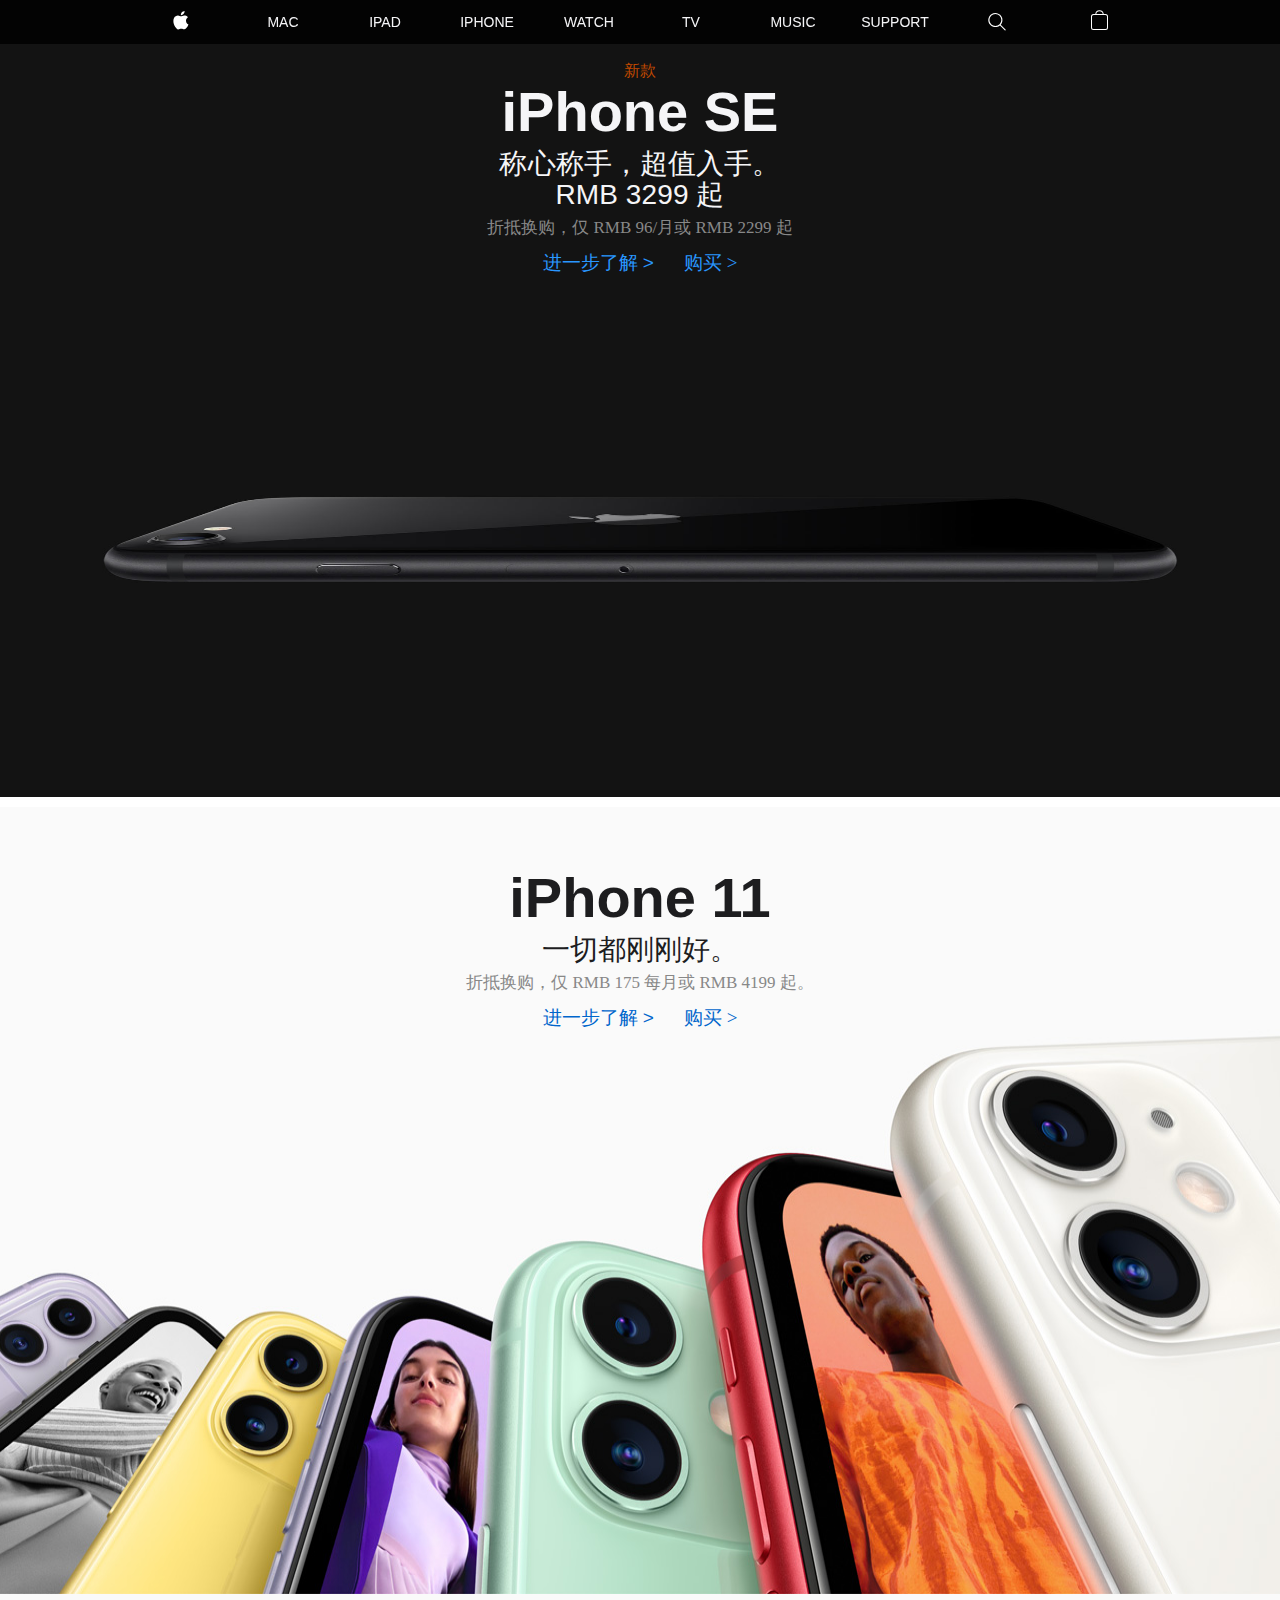
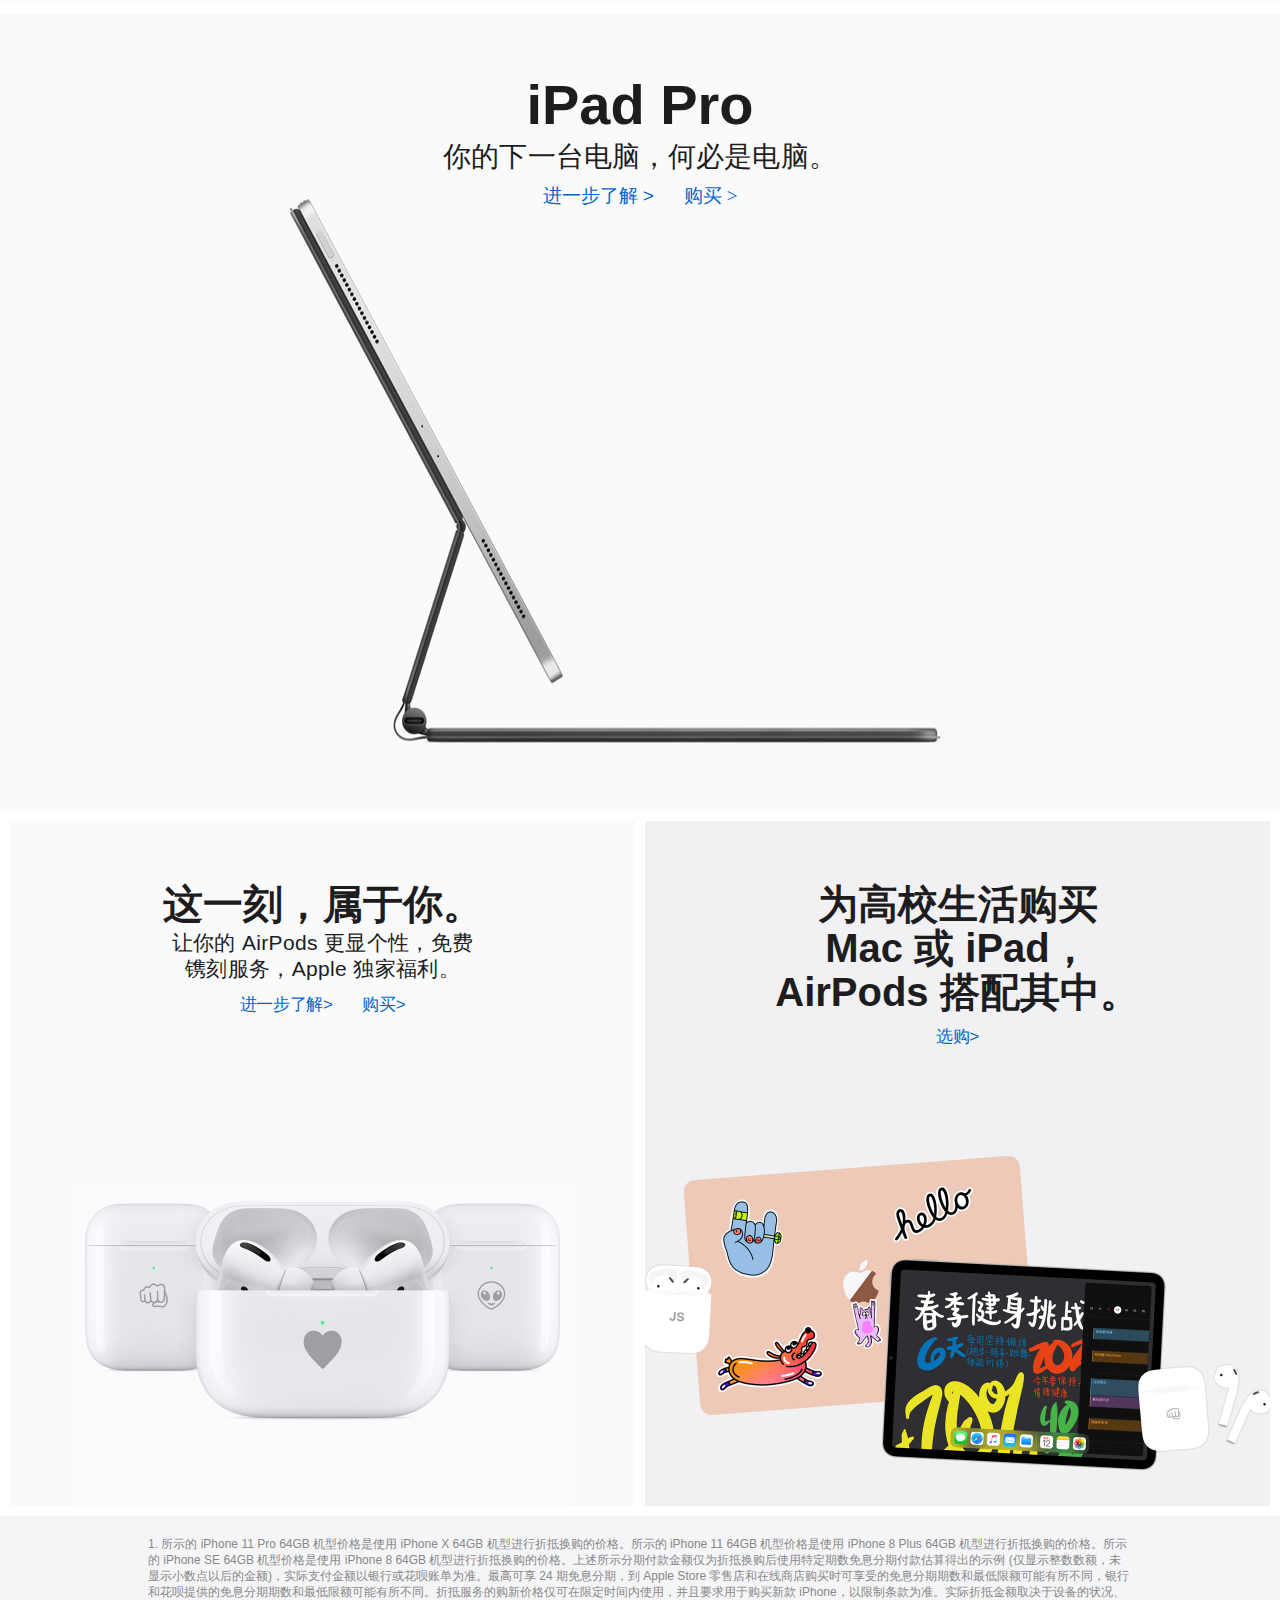
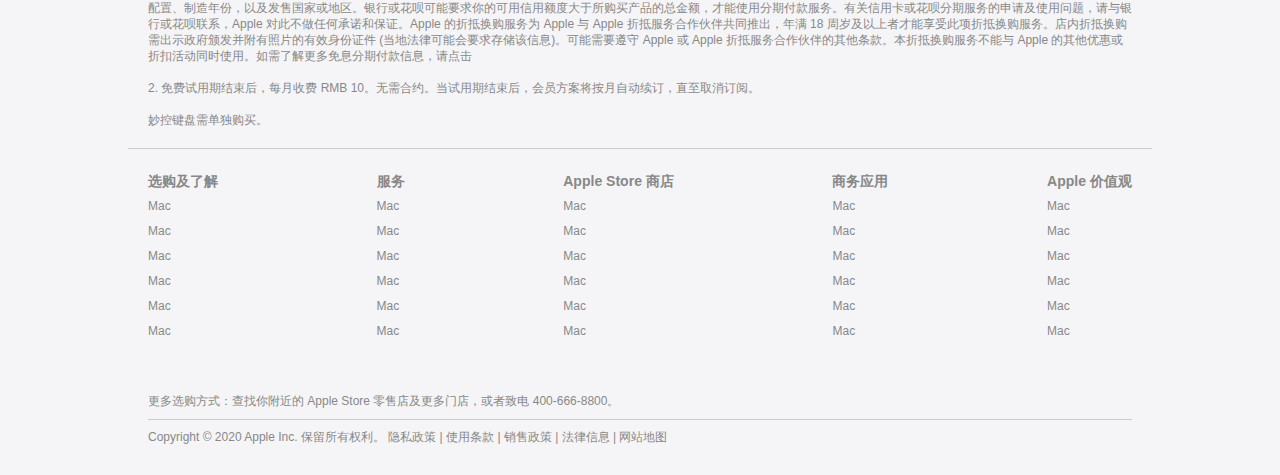
==== commit e62930be: "Update index.html" ====
--- a/index.html
+++ b/index.html
@@ -2,40 +2,243 @@
 <html>
 	<head>
 		<meta charset="utf-8">
-		<!-- <meta name="viewport" content="width=device-width,initial-scale=1,minimum-scale=1,maximum-scale=1,user-scalable=no" /> -->
 		<title></title>
-		<style type="text/css">
-			*{
-				margin: 0;
-				padding: 0;
-			}
-			
-			
-			.container{
-				/* border: 1px solid red; */
-				width:180px;
-				height: 300px;
-				margin: calc(50vh - 150px) auto;
-				background-image: url(img/bizhi.png);
-				background-repeat: repeat-x;
-				background-position: 0 10px;
-				animation: backMove 5s linear infinite ;
-			}
-			
-			@keyframes backMove{
-				from{
-					background-position: 0 10px;
-				}
-				to{
-					background-position: -537px 10px;
-				}
-			}
-			
-		</style>
+		<meta name="viewport" content="width=device-width,initial-scale=1,minimum-scale=1,maximum-scale=1,user-scalable=no" />
+		<link rel="stylesheet" type="text/css" href="css/style.css"/>
+		<link rel="stylesheet" type="text/css" href="css/banner.css"/>
+		<link rel="stylesheet" href="css/hbanner.css">
+		<link rel="stylesheet" href="css/footer.css">
 	</head>
 	<body>
-		<div class="container">
-			<img src="img/body.png">
-		</div>
+		<!-- 
+		 0.分析页面的结构
+		 1.写网页的结构布局
+		 2.再写css样式
+		 
+		 注意：分析页面是否包含移动端，需要加上viewport
+		 -->
+		 <div class="nav">
+		 	<a href="" class="logo"></a>
+		 	<a href="" class="text">MAC</a>
+		 	<a href="" class="text">IPAD</a>
+		 	<a href="" class="text">IPHONE</a>
+		 	<a href="" class="text">WATCH</a>
+		 	<a href="" class="text">TV</a>
+		 	<a href="" class="text">MUSIC</a>
+		 	<a href="" class="text">SUPPORT</a>
+		 	<a href="" class="search"></a>
+		 	<a href="" class="buy"></a>
+			
+			<input type="checkbox" name="choose" id="choose" value="" hidden="hidden">
+			
+			<label for="choose" class="toggleButton">
+				<span class="line"></span>
+				<span class="line"></span>
+			</label>
+			
+			<!-- div.navpage>.navMain>.searchInput+.navList>(a.navText)*7	 -->
+			<div class="navpage">
+				<div class="navMain">
+					<div class="searchInput">
+						<div class="icon"></div>
+						<input type="text" placeholder="search apple.com">
+					</div>
+					<hr >
+					<div class="navList">
+						<a href="" class="navText">MAC</a>
+						<a href="" class="navText">IPAD</a>
+						<a href="" class="navText">IPHONE</a>
+						<a href="" class="navText">WATCH</a>
+						<a href="" class="navText">TV</a>
+						<a href="" class="navText">MUSIC</a>
+						<a href="" class="navText">SUPPORT</a>
+					</div>
+				</div>
+			</div>			
+		 </div>
+		 
+		 <div class="banner">
+			 
+		 	<span class="new">新款</span>
+		 	<h1>iPhone SE</h1>
+		 	<h2>称心称手，超值入手。<br>RMB 3299 起</h2>
+			<p>折抵换购，仅 RMB 96/月或 RMB 2299 起</p>
+			
+		 	<div class="link">
+		 		<a href="">进一步了解 <span>></span></a>
+		 		<a href="">购买 <span>></span></a>
+		 	</div>
+			
+			<div class="backImgWrap">
+				<!-- <figure class="backImg"></figure> -->
+			</div>
+			
+		 </div>
+		 
+		 <div class="banner">
+		 			 
+		 	<h1>iPhone 11</h1>
+		 	<h2>一切都刚刚好。</h2>
+		 	<p>折抵换购，仅 RMB 175 每月或 RMB 4199 起。</p>
+		 			
+		 	<div class="link">
+		 		<a href="">进一步了解 <span>></span></a>
+		 		<a href="">购买 <span>></span></a>
+		 	</div>
+				
+			<div class="backImgWrap">
+				<!-- <figure class="backImg"></figure> -->
+			</div>
+				
+		 </div>
+		 
+		 <div class="banner">
+		 			 
+		 	<h1>iPad Pro</h1>
+		 	<h2>你的下一台电脑，何必是电脑。</h2>
+		 			
+		 	<div class="link">
+		 		<a href="">进一步了解 <span>></span></a>
+		 		<a href="">购买 <span>></span></a>
+		 	</div>
+		 				
+			<div class="backImgWrap">
+				<!-- <figure class="backImg"></figure> -->
+			</div>
+		 				
+		 </div>
+		 
+		 
+		 
+		 <div class="hbanner">
+			 <div class="banner">
+				 <h4>这一刻，属于你。</h4>
+				 <h5>让你的 AirPods 更显个性，免费<br>镌刻服务，Apple 独家福利。</h5>
+				 <div class="link">
+					<a href="">进一步了解<span>></span></a>
+					<a href="">购买<span>></span></a>			 
+				 </div>
+				 
+				 <div class="hBackImgWrap">
+				 	
+				 </div>
+			 </div>
+			 
+			 <div class="banner">
+				<h4>为高校生活购买 <br>Mac 或 iPad，<br>AirPods 搭配其中。</h4>
+				<div class="link">
+					<a href="">选购<span>></span></a>			 
+				</div>
+				
+				<div class="hBackImgWrap">
+					
+				</div>
+			 </div>
+		 </div>
+		 
+		 <div class="foot">
+		 	<div class="fcontent">
+				<selecter class="footnote">
+					<ul>
+						<li>1. 所示的 iPhone 11 Pro 64GB 机型价格是使用 iPhone X 64GB 机型进行折抵换购的价格。所示的 iPhone 11 64GB 机型价格是使用 iPhone 8 Plus 64GB 机型进行折抵换购的价格。所示的 iPhone SE 64GB 机型价格是使用 iPhone 8 64GB 机型进行折抵换购的价格。上述所示分期付款金额仅为折抵换购后使用特定期数免息分期付款估算得出的示例 (仅显示整数数额，未显示小数点以后的金额)，实际支付金额以银行或花呗账单为准。最高可享 24 期免息分期，到 Apple Store 零售店和在线商店购买时可享受的免息分期期数和最低限额可能有所不同，银行和花呗提供的免息分期期数和最低限额可能有所不同。折抵服务的购新价格仅可在限定时间内使用，并且要求用于购买新款 iPhone，以限制条款为准。实际折抵金额取决于设备的状况、配置、制造年份，以及发售国家或地区。银行或花呗可能要求你的可用信用额度大于所购买产品的总金额，才能使用分期付款服务。有关信用卡或花呗分期服务的申请及使用问题，请与银行或花呗联系，Apple 对此不做任何承诺和保证。Apple 的折抵换购服务为 Apple 与 Apple 折抵服务合作伙伴共同推出，年满 18 周岁及以上者才能享受此项折抵换购服务。店内折抵换购需出示政府颁发并附有照片的有效身份证件 (当地法律可能会要求存储该信息)。可能需要遵守 Apple 或 Apple 折抵服务合作伙伴的其他条款。本折抵换购服务不能与 Apple 的其他优惠或折扣活动同时使用。如需了解更多免息分期付款信息，请点击</li>
+						<br>
+						<li>2. 免费试用期结束后，每月收费 RMB 10。无需合约。当试用期结束后，会员方案将按月自动续订，直至取消订阅。</li>
+						<br>
+						<li>妙控键盘需单独购买。</li>
+					</ul>
+				</selecter>
+				
+				<nav class="directory">
+					<div class="column">
+						<input type="checkbox" name="column1" id="column1" value="" hidden="hidden"/>
+						<label for="column1">
+							<h3>选购及了解</h3>
+						</label>
+						<ul>
+							<li>Mac</li>
+							<li>Mac</li>
+							<li>Mac</li>
+							<li>Mac</li>
+							<li>Mac</li>
+							<li>Mac</li>
+						</ul>
+					</div>
+					<div class="column">
+						<input type="checkbox" name="column1" id="column2" value="" hidden="hidden"/>
+						
+						<label for="column2">
+							<h3>服务</h3>
+						</label>
+						<ul>
+							<li>Mac</li>
+							<li>Mac</li>
+							<li>Mac</li>
+							<li>Mac</li>
+							<li>Mac</li>
+							<li>Mac</li>
+						</ul>
+					</div>
+					<div class="column">
+						<input type="checkbox" name="column1" id="column3" value="" hidden="hidden"/>
+						
+						<label for="column3">
+							<h3>Apple Store 商店</h3>
+						</label>
+						<ul>
+							<li>Mac</li>
+							<li>Mac</li>
+							<li>Mac</li>
+							<li>Mac</li>
+							<li>Mac</li>
+							<li>Mac</li>
+						</ul>
+					</div>
+					<div class="column">
+						<input type="checkbox" name="column1" id="column4" value="" hidden="hidden"/>
+						
+						<label for="column4">
+							<h3>商务应用</h3>
+						</label>
+						<ul>
+							<li>Mac</li>
+							<li>Mac</li>
+							<li>Mac</li>
+							<li>Mac</li>
+							<li>Mac</li>
+							<li>Mac</li>
+						</ul>
+					</div>
+					<div class="column">
+						<input type="checkbox" name="column1" id="column5" value="" hidden="hidden"/>
+						
+						<label for="column5">
+							<h3>Apple 价值观</h3>
+						</label>
+						<ul>
+							<li>Mac</li>
+							<li>Mac</li>
+							<li>Mac</li>
+							<li>Mac</li>
+							<li>Mac</li>
+							<li>Mac</li>
+						</ul>
+					</div>
+				</nav>
+				
+				<selecter class="footer">
+					<div class="info">更多选购方式：查找你附近的 Apple Store 零售店及更多门店，或者致电 400-666-8800。</div>
+					<div class="copy">
+						<div>
+							Copyright © 2020 Apple Inc. 保留所有权利。
+							<a href="">隐私政策 |</a>
+							<a href="">使用条款 |</a>
+							<a href="">销售政策 |</a>
+							<a href="">法律信息 |</a>
+							<a href="">网站地图 </a>
+						</div>
+					</div>
+				</selecter>
+			</div>
+		 </div>
 	</body>
 </html>
--- a/css/style.css
+++ b/css/style.css
@@ -0,0 +1,232 @@
+/* 
+ 初始化的样式 
+ */
+*{
+	padding: 0;
+	margin: 0;
+}
+.nav{
+	/* 默认 */
+	width: 100%;
+	height: 44px;
+	background-color: rgba(0,0,0,0.8);
+	/* 
+	 r->red
+	 g->green
+	 b->blue
+	 a->opacity
+	 */
+	display: flex;
+	justify-content: center;
+	align-items: center;
+	position: fixed;
+	z-index: 999;
+	left: 0;
+	top: 0;
+}
+.nav a{
+	color: #fff;
+	/* 设置下划线  默认underline*/
+	text-decoration: none;
+	width: 102px;
+	text-align: center;
+	font-family: "SF Pro SC","HanHei SC","SF Pro Text","Myriad Set Pro","SF Pro Icons","PingFang SC","Helvetica Neue","Helvetica","Arial",sans-serif;
+	font-size: 14px;
+	line-height: 3.14286;
+	font-weight: 400;
+	color: #f5f5f7;
+}
+
+.nav .logo{
+	height: 44px;
+	background-image: url(../img/logo.svg);
+	background-repeat: no-repeat;
+	/* 设置背景图片的位置 */
+	background-position: center;
+}
+
+.nav .search{
+	height: 44px;
+	background-size: 18px 88px;
+	background-image: url(../img/search.svg);
+	background-repeat: no-repeat;
+	/* 设置背景图片的位置 */
+	background-position: center 0;
+}
+
+.nav .buy{
+	height: 44px;
+	background-image: url(../img/buy.svg);
+	background-repeat: no-repeat;
+	/* 设置背景图片的位置 */
+	background-position: center;
+}
+
+.toggleButton{
+	height: 44px;
+	width: 44px;
+	display: none;
+	flex-direction: column;
+	justify-content: center;
+	align-items: center;
+	position: relative;
+}
+
+.toggleButton .line{
+	height: 1px;
+	width: 18px;
+	background-color: #fff;
+	display: none;
+	transition: all 0.5s;
+	
+	
+}
+.toggleButton .line:nth-child(1){
+	position: absolute;
+	left: calc(50% - 9px);
+	top: 14px;
+	/* 设置旋转中心点 */
+	transform-origin: left;
+}
+
+.toggleButton .line:nth-child(2){
+	position: absolute;
+	left: calc(50% - 9px);
+	top: 26px;
+	/* 设置旋转中心点 */
+	transform-origin: left;
+}
+
+.navpage{
+	display: flex;
+	height: 0vh;
+	width: 100vw;
+	transition: all .8s; 
+	overflow: hidden;
+	position: fixed;
+	left: 0;
+	top: 0;
+	background-color: rgba(0,0,0,0.8);
+	z-index: 998;
+}
+
+/* 设定屏幕小于768像素时的像素样式 */
+@media only screen and (max-width:768px) {
+	.toggleButton{
+		display: flex;
+		z-index: 999;
+		position: relative;
+	}
+	.nav .logo{
+		z-index: 999;
+		position: relative;
+	}
+	.toggleButton .line{
+		display: block;
+	}
+	.nav .text,.nav .search{
+		display: none;
+	}
+	.nav{
+		justify-content: space-between;
+	}
+	.nav a{
+		width: 50px;
+	}
+	.nav .toggleButton{
+		order: 1;
+	}
+	.nav .logo{
+		order: 2;
+		
+	}
+	.nav .buy{
+		order: 3;
+	}
+	
+	#choose:checked~.toggleButton .line:nth-child(1){
+		transform: rotate(45deg);
+	}
+	
+	#choose:checked~.toggleButton .line:nth-child(2){
+		transform: rotate(-45deg);
+	}
+	
+	/* 设定复选框为选中状态时，导航页面显示 */
+	#choose:checked~.navpage{
+		display: flex;
+		/* 
+		 vw:viewport width:100vw
+		 vh:viewport height:100vh
+		 */
+		width: 100vw;
+		height: 100vh;
+		position: fixed;
+		left: 0;
+		top: 0;
+		background-color: #000;
+		flex-direction: column;
+		padding-top: 50px;
+		z-index: 998;
+		
+	}
+	
+	.searchInput{
+		margin: 0 28px 28px;
+		display: flex;
+		justify-content: flex-start;
+		align-items: center;
+		height: 36px;
+		border-radius: 4px;
+		color: #ccc;
+		background-color: rgba(45,45,45,0.98);
+	}
+	.navpage .navMain{
+		width: 100%;
+	}
+	.searchInput .icon{
+		width: 32px;
+		height: 36px;
+		/*
+		 注意：当设定背景图片，要考虑图片url，重复，位置，尺寸
+		 */
+		background-image: url(../img/search.svg);
+		background-size: 18px 78px;
+		background-repeat: no-repeat;
+		background-position: center 0;
+	}
+	.searchInput input{
+		flex: 1;
+		margin: 0 auto;
+		height: 100%;
+		background: transparent;
+		border: none;
+		outline: none;
+		color: #FFFFFF;
+	}
+	
+	hr{
+		border-color: #333;
+	}
+	
+	.navList{
+		margin: 0 28px;
+		display: flex;
+		flex-direction: column;
+		justify-content: flex-start;
+	}
+	
+	.navList a{
+		width: 100%;
+		height: 44px;
+		color: #FFFFFF;
+		text-align: left;
+		border-bottom: 1px solid #333;
+		line-height: 44px;
+	}
+	
+	.navList a:last-child{
+		border: none;
+	}
+	
+}--- a/css/banner.css
+++ b/css/banner.css
@@ -0,0 +1,188 @@
+.banner{
+	width: 100%;
+	height: 736px;
+	background-color: #131313;
+	text-align: center;
+	padding-top: 61px;
+	position: relative;
+}
+
+.banner:nth-child(3){
+	background-color: #fafafa;
+	margin-top: 10px;
+}
+.banner:nth-child(4){
+	background-color: transparent;
+	margin-top: 10px;
+}
+
+.banner .backImgWrap{
+	width: 100%;
+	height: 100%;
+	background-size: 1156px 470px;
+	background-image: url(../img/banner1.jpg);
+	background-position: center top; 
+	background-repeat: no-repeat;
+}
+
+.banner:nth-child(3) .backImgWrap{
+	width: 100%;
+	height: 100%;
+	background-size: 2618px 565px;
+	background-image: url(../img/banner3.jpg);
+	background-position: center top; 
+	background-repeat: no-repeat;
+}
+
+.banner:nth-child(4) .backImgWrap{
+	width: 100%;
+	height: 100%;
+	background-size: 3010px 797px;
+	background-image: url(../img/banner4.jpg);
+	background-position: center top; 
+	background-repeat: no-repeat;
+	position: absolute;
+	left: 0;
+	top: 0;
+	z-index: -1;
+}
+
+@media only screen and (max-width: 1068px){
+	.banner{
+		height: 694px;
+	}
+	.banner .backImgWrap{
+		width: 100%;
+		height: 100%;
+		background-size: 796px 455px;
+		background-repeat: no-repeat;
+		background-image: url(../img/banner1.jpg);
+		background-position: center top; 
+		background-repeat: no-repeat;
+	}
+	.banner:nth-child(3) .backImgWrap{
+		width: 100%;
+		height: 100%;
+		background-size: 1555px 400px;
+		background-image: url(../img/banner3.jpg);
+		background-position: center top; 
+		background-repeat: no-repeat;
+	}
+	.banner:nth-child(4),.banner:nth-child(3){
+		height: 575px;
+	}
+	.banner:nth-child(4) .backImgWrap{
+		width: 100%;
+		height: 100%;
+		background-size: 2506px 632px;
+	}
+}
+
+/* 设定屏幕小于768像素时的像素样式 */
+@media only screen and (max-width: 768px) {
+	.banner{
+		height: 555px;
+	}
+	/* banner */
+	.banner .backImgWrap{
+		width: 100%;
+		height: 100%;
+		background-size: 346px 326px;
+		background-repeat: no-repeat;
+		background-image: url(../img/banner2.jpg);
+		background-position: center top; 
+		background-repeat: no-repeat;
+		/* padding-top: 61px; */
+	}
+	.banner:nth-child(3) {
+		height: 450px;
+	}
+	.banner:nth-child(3) .backImgWrap{
+		width: 100%;
+		height: 100%;
+		background-size: 1206px 280px;
+		background-image: url(../img/banner3.jpg);
+		background-position: center top; 
+		background-repeat: no-repeat;
+	}
+	.banner:nth-child(4){
+		background-color: #fafafa;
+		height: 450px;
+	}
+	.banner:nth-child(4) .link,h1,h2{
+		position: relative;
+		z-index: 2;
+	}
+	.banner:nth-child(4) .backImgWrap{
+		width: 100%;
+		height: 100%;
+		background-size: 1500px 400px;
+		background-image: url(../img/banner4.jpg);
+		background-position: center bottom; 
+		background-repeat: no-repeat;
+		z-index: 1;
+	}
+}
+
+.banner .new{
+	box-sizing: border-box;
+	white-space: nowrap;
+	display: block;
+	color: #bf4800;
+}
+
+.banner h1{
+	color: #f5f5f7;	
+	font-size: 56px;
+	line-height: 1.07143;
+	font-weight: 600;
+	font-family: "SF Pro SC","SF Pro Display","SF Pro Icons","PingFang SC","Helvetica Neue","Helvetica","Arial",sans-serif;
+	letter-spacing: - .005em;
+}
+.banner:nth-child(3) h1,.banner:nth-child(4) h1{
+	color: #1d1d1f;	
+}
+.banner h2{
+	color: #f5f5f7;	
+	font-size: 28px;
+	line-height: 1.10722;
+	font-weight: 400;
+	letter-spacing: .004em;
+	font-family: "SF Pro Display","SF Pro Icons","Helvetica Neue","Helvetica","Arial",sans-serif;
+	margin-top: 6px;
+}
+.banner:nth-child(3) h2,.banner:nth-child(4) h2{
+	color: #1d1d1f;	
+}
+
+.banner p{
+	margin-top: 6px;
+	color: #888;
+	font-size: 17px;
+}
+
+.banner .link{
+	margin-top: .74em;
+}
+
+.banner .link a{
+	font-size: 19px;
+	line-height: 1.21053;
+	font-weight: 400;
+	color: #2997ff;
+	text-decoration: none;
+	font-family: "SF Pro SC","SF Pro Display","SF Pro Icons","PingFang SC","Helvetica Neue","Helvetica","Arial",sans-serif;
+}
+
+.banner:nth-child(3) .link a,.banner:nth-child(4) .link a{
+	color: #06c;
+}
+
+.banner .link a:hover{
+	text-decoration: underline;
+}
+
+.banner .link a:nth-child(2){
+	margin-left: 26px;
+	font-family: "SF Pro Icons";
+}--- a/css/hbanner.css
+++ b/css/hbanner.css
@@ -0,0 +1,164 @@
+.hbanner{
+	display: flex;
+	text-align: center;
+	color: #1d1d1f;
+}
+
+.hbanner .banner{
+	flex: 1;
+	background-color:#fafafa;
+	height: 624px;
+	position: relative;
+}
+
+.hbanner .banner:nth-child(2){
+	background-color: #f1f1f3;
+}
+
+.hbanner .banner h4{
+	font-size: 40px;
+	line-height: 1.1;
+	font-weight: 600;
+	letter-spacing: 0em;
+    font-family: "SF Pro SC","SF Pro Display","SF Pro Icons","PingFang SC","Helvetica Neue","Helvetica","Arial",sans-serif;
+}
+
+.hbanner .banner h5{
+	font-size: 21px;
+	line-height: 1.2381;
+	font-weight: 400;
+	letter-spacing: .016em;
+	font-family: "SF Pro SC","SF Pro Display","SF Pro Icons","PingFang SC","Helvetica Neue","Helvetica","Arial",sans-serif;
+	margin-top: 4px;
+}
+
+.hbanner .banner .link a{
+	font-size: 17px;
+	line-height: 1.23536;
+	font-weight: 400;
+	letter-spacing: -.022em;
+	font-family: "SF Pro Text","SF Pro Icons","Helvetica Neue","Helvetica","Arial",sans-serif;
+	margin-top: .7em;
+	color: #06c;
+}
+
+.hbanner .banner:nth-child(1){
+	margin: 10px 5px 10px 10px;
+}
+
+.hbanner .banner:nth-child(2){
+	margin: 10px 10px 10px 5px;
+
+}
+
+.hbanner .banner:nth-child(1) .hBackImgWrap{
+	width: 100%;
+	height: 100%;
+	background-image: url(../img/hbanner1.jpg);
+	background-size: 503px 323px;
+	background-repeat: no-repeat;
+	background-position: center bottom; 
+	position: absolute;
+	left: 0;
+	top: 0;
+}
+
+.hbanner .banner:nth-child(2) .hBackImgWrap{
+	width: 100%;
+	height: 100%;
+	background-size: 706px 385px;
+	background-image: url(../img/hbanner2.jpg);
+	background-repeat: no-repeat;
+	background-position: center bottom;
+	position: absolute;
+	left: 0;
+	top: 0;
+}
+
+
+@media only screen and (max-width: 1068px){	
+	.hbanner .banner{
+		flex: 1;
+		background-color:#fafafa;
+		height: 400px;
+		position: relative;
+	}
+	
+	.hbanner .banner:nth-child(1) .hBackImgWrap{
+		width: 100%;
+		height: 100%;
+		background-image: url(../img/hbanner1.jpg);
+		background-size: 342px 252px;
+		background-repeat: no-repeat;
+		background-position: center bottom; 
+		position: absolute;
+		left: 0;
+		top: 0;
+	}
+	.hbanner .banner:nth-child(2) ,link{
+		position: relative;
+		z-index: 2;
+	}
+	.hbanner .banner:nth-child(2) .hBackImgWrap{
+		z-index: -1;
+		width: 100%;
+		height: 100%;
+		background-size: 370px 250px;
+		background-image: url(../img/hbanner2.jpg);
+		background-repeat: no-repeat;
+		background-position: center bottom;
+		position: absolute;
+		left: 0;
+		top: 0;
+	}
+}
+
+/* 设定屏幕小于768像素时的像素样式 */
+@media only screen and (max-width: 768px) {
+	.hbanner{
+		flex-direction: column;
+		height: 1145px;
+	}
+	.hbanner .banner{
+		flex: 1;
+		background-color:#fafafa;
+		position: relative;
+	}
+	
+	.hbanner .banner:nth-child(1){
+		margin: 10px 10px 5px 10px;
+	}
+	
+	.hbanner .banner:nth-child(2){
+		margin: 5px 10px 10px 10px;
+	
+	}
+	
+	.hbanner .banner:nth-child(1) .hBackImgWrap{
+		width: 100%;
+		height: 100%;
+		background-image: url(../img/hbanner1.jpg);
+		background-size: 342px 252px;
+		background-repeat: no-repeat;
+		background-position: center bottom; 
+		position: absolute;
+		left: 0;
+		top: 0;
+	}
+	.hbanner .banner:nth-child(2) ,link{
+		position: relative;
+		z-index: 2;
+	}
+	.hbanner .banner:nth-child(2) .hBackImgWrap{
+		z-index: -1;
+		width: 100%;
+		height: 100%;
+		background-size: 370px 250px;
+		background-image: url(../img/hbanner2.jpg);
+		background-repeat: no-repeat;
+		background-position: center bottom;
+		position: absolute;
+		left: 0;
+		top: 0;
+	}
+}--- a/css/footer.css
+++ b/css/footer.css
@@ -0,0 +1,137 @@
+.foot{
+	background-color: #f5f5f7;
+	font-family: "SF Pro SC","HanHei SC","SF Pro Text","Myriad Set Pro","SF Pro Icons","Apple Legacy Chevron","PingFang SC","Helvetica Neue","Helvetica","Arial",sans-serif;
+	font-size: 12px;
+	line-height: 1.33337;
+	font-weight: 400;
+	color: #888;
+	width: 100%;
+	height: 1
+}
+.foot li{
+	list-style:none
+}
+.fcontent{
+	margin: 0 auto;
+	width: 80%;
+	display: flex;
+	flex-direction: column;
+}
+
+.footnote{
+	padding: 20px;
+	flex: 2;
+	justify-content: center;
+	align-items: flex-end;
+	border-bottom: #ccc 1px solid;
+}
+
+.directory{
+	padding: 20px;
+	display: flex;
+	justify-content: space-between;
+	flex: 3;
+	
+}
+
+.directory li,h3{
+	height: 25px;
+	line-height: 25px;
+}
+
+.footer{
+	padding: 20px;
+	flex: 1;
+}
+
+.footer .info{
+	padding:5px 0;
+	border-bottom: #ccc 1px solid;
+	height: 25px;
+	line-height: 25px;
+}
+
+.footer .copy{
+	padding:5px 0;
+	height: 25px;
+	line-height: 25px;
+}
+
+.footer a{
+	text-decoration: none;
+	color: #888;
+}
+
+@media only screen and (max-width: 1068px){
+	.directory{
+		display: flex;
+		flex-direction: column;
+		padding: 10px 0;
+		
+	}
+	.directory .column{
+		display: flex;
+		flex-direction: column;
+		justify-content: space-between;
+		border-bottom: #ccc 1px solid;
+		padding: 5px;
+	}
+	.directory .column label{
+		display: flex;
+		width: 100%;
+		justify-content: space-between;
+	}
+	
+	.directory .column label::after{
+		content: '+';
+		float: right;
+		font-size: 14px;
+		font-weight: normal;
+		margin-top: -2px;
+		margin-right: 8px;
+		transition: all 0.6s;
+		height: 25px;
+		line-height: 25px;
+		
+	}
+	
+	.directory ul{
+		display: none;
+	}
+	
+	#column1:checked~ul{
+		display: block;
+	}
+	#column1:checked+label::after{
+		transform: rotate(45deg)
+	}
+	
+	#column2:checked~ul{
+		display: block;
+	}
+	#column2:checked~label::after{
+		transform: rotate(45deg)
+	}
+	
+	#column3:checked~ul{
+		display: block;
+	}
+	#column3:checked~label::after{
+		transform: rotate(45deg)	
+	}
+	
+	#column4:checked~ul{
+		display: block;
+	}
+	#column4:checked~label::after{
+		transform: rotate(45deg)
+	}
+	
+	#column5:checked~ul{
+		display: block;
+	}
+	#column5:checked~label::after{
+		transform: rotate(45deg)
+	}
+	
+}